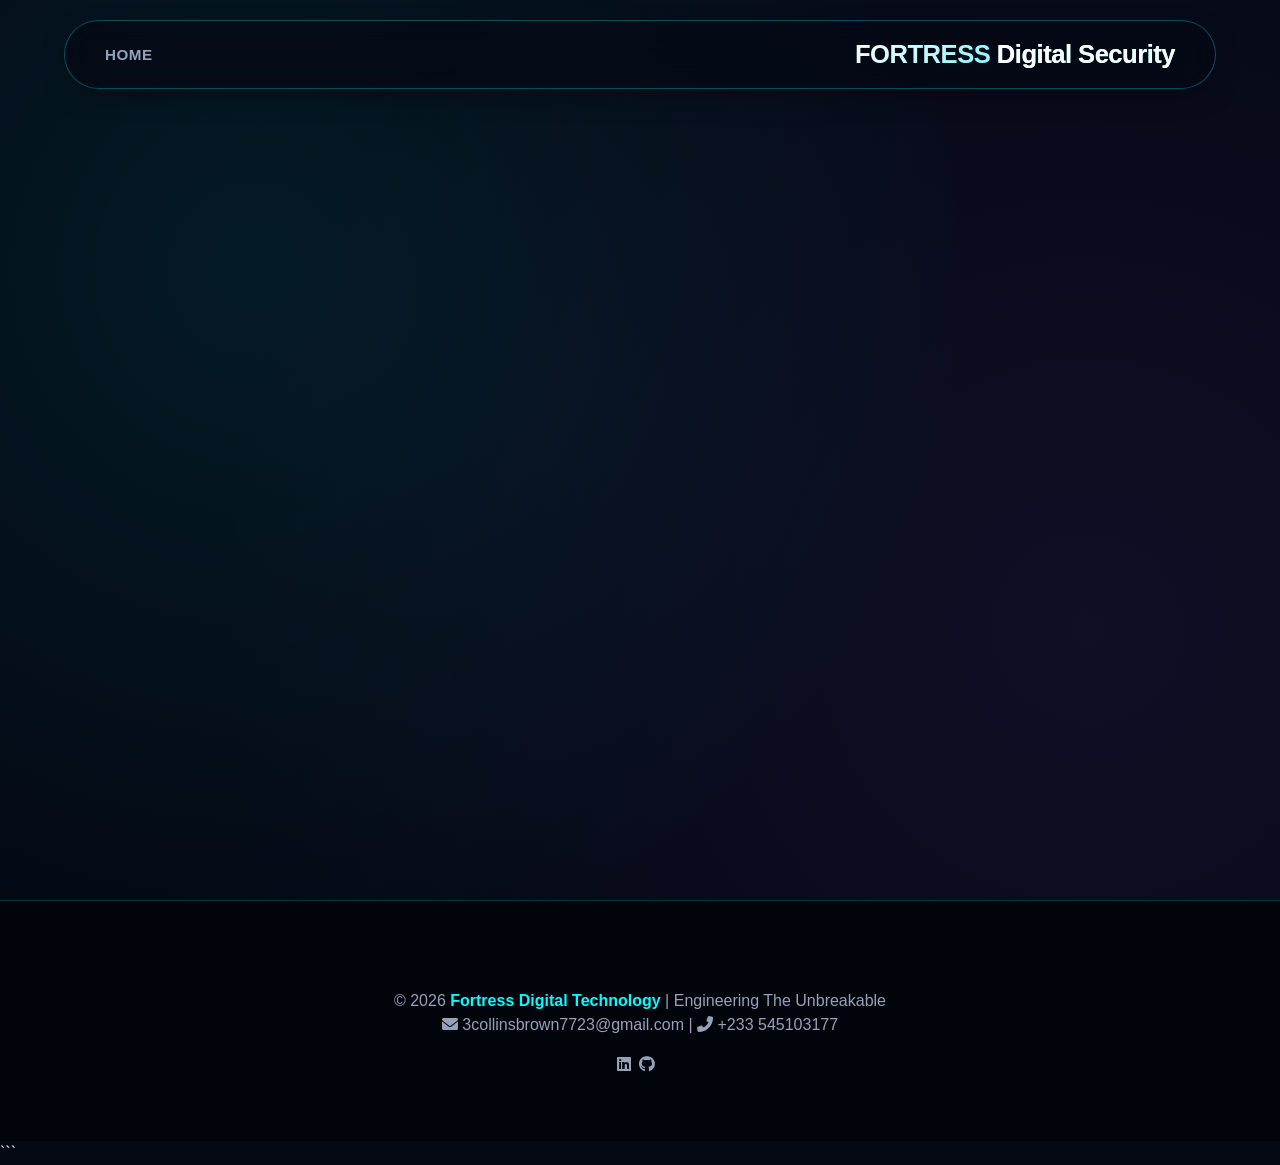
==== cloudservices.html @ 2c84357d "Add files via upload" ====
<!DOCTYPE html>
<html lang="en">
<head>
    <meta charset="UTF-8">
    <meta name="viewport" content="width=device-width, initial-scale=1.0, viewport-fit=cover">
    <title>Fortress Digital | Engineering the Future with AI & Telecom</title>
    
    <!-- Google Fonts + Font Awesome 6 (Free) -->
    <link rel="preconnect" href="https://fonts.googleapis.com">
    <link rel="preconnect" href="https://fonts.gstatic.com" crossorigin>
    <link rel="stylesheet" href="https://cdnjs.cloudflare.com/ajax/libs/font-awesome/6.0.0-beta3/css/all.min.css">
    
    <style>
        * {
            margin: 0;
            padding: 0;
            box-sizing: border-box;
        }

        :root {
            --deep-space: #050914;
            --cosmic-blue: #0a192f;
            --neon-cyan: #00f0ff;
            --neon-purple: #8b5cf6;
            --glow-blue: #3b82f6;
            --text-white: #f1f5f9;
            --text-dim: #94a3b8;
            --glass-bg: rgba(15, 25, 45, 0.65);
            --glass-border: rgba(0, 240, 255, 0.2);
            --transition: all 0.35s cubic-bezier(0.2, 0.9, 0.4, 1.1);
        }

        body {
            font-family: 'Inter', sans-serif;
            background: var(--deep-space);
            color: var(--text-white);
            overflow-x: hidden;
            line-height: 1.5;
        }

        /* animated grid background */
        .bg-orb {
            position: fixed;
            top: 0;
            left: 0;
            width: 100%;
            height: 100%;
            background: radial-gradient(circle at 20% 30%, rgba(0, 240, 255, 0.08), transparent 60%),
                        radial-gradient(circle at 85% 70%, rgba(139, 92, 246, 0.08), transparent 70%);
            pointer-events: none;
            z-index: -2;
        }

        /* custom scroll */
        ::-webkit-scrollbar { width: 6px; }
        ::-webkit-scrollbar-track { background: #0a0f1a; }
        ::-webkit-scrollbar-thumb { background: var(--neon-cyan); border-radius: 10px; }

        /* ========= MODERN GLASS NAVIGATION ========= */
        .navbar {
            position: fixed;
            top: 20px;
            left: 50%;
            transform: translateX(-50%);
            width: 90%;
            max-width: 1300px;
            background: rgba(5, 9, 20, 0.75);
            backdrop-filter: blur(18px);
            border-radius: 60px;
            padding: 0.9rem 2.5rem;
            display: flex;
            justify-content: space-between;
            align-items: center;
            z-index: 1000;
            border: 1px solid rgba(0, 240, 255, 0.3);
            box-shadow: 0 10px 30px -10px rgba(0,0,0,0.5);
            transition: all 0.3s ease;
        }

        .navbar.scrolled {
            top: 0;
            border-radius: 0 0 30px 30px;
            width: 100%;
            background: rgba(5, 9, 20, 0.95);
            border-top: none;
        }

        .logo {
            display: flex;
            align-items: center;
            gap: 12px;
        }

        .logo-icon {
            font-size: 2rem;
            color: var(--neon-cyan);
            filter: drop-shadow(0 0 8px cyan);
        }

        .logo-text {
            font-family: 'Syne', sans-serif;
            font-weight: 800;
            font-size: 1.6rem;
            letter-spacing: -0.02em;
            background: linear-gradient(135deg, #fff, var(--neon-cyan));
            -webkit-background-clip: text;
            background-clip: text;
            color: transparent;
        }

        .nav-links {
            display: flex;
            gap: 2.8rem;
            list-style: none;
            align-items: center;
        }

        .nav-links a {
            text-decoration: none;
            color: var(--text-dim);
            font-weight: 600;
            font-size: 0.95rem;
            transition: var(--transition);
            letter-spacing: 0.5px;
            position: relative;
        }

        .nav-links a:hover {
            color: var(--neon-cyan);
        }

        .nav-links a::after {
            content: '';
            position: absolute;
            bottom: -6px;
            left: 0;
            width: 0%;
            height: 2px;
            background: var(--neon-cyan);
            transition: 0.3s;
        }

        .nav-links a:hover::after {
            width: 100%;
        }

        .nav-cta {
            background: linear-gradient(95deg, var(--neon-cyan), var(--neon-purple));
            padding: 0.6rem 1.5rem;
            border-radius: 40px;
            color: #010101 !important;
            font-weight: 800 !important;
        }

        .nav-cta:hover {
            transform: scale(1.05);
            box-shadow: 0 0 15px var(--neon-cyan);
            color: black !important;
        }

        .menu-btn {
            display: none;
            font-size: 1.8rem;
            background: none;
            border: none;
            color: var(--neon-cyan);
            cursor: pointer;
        }

        /* hero section — cinematic */
        .hero {
            min-height: 100vh;
            display: flex;
            align-items: center;
            justify-content: center;
            text-align: center;
            padding: 7rem 2rem 4rem;
            position: relative;
        }

        .hero-badge {
            background: rgba(0, 240, 255, 0.15);
            border: 1px solid rgba(0,240,255,0.4);
            border-radius: 100px;
            padding: 0.4rem 1rem;
            display: inline-block;
            font-size: 0.8rem;
            font-weight: 600;
            letter-spacing: 1px;
            margin-bottom: 2rem;
            backdrop-filter: blur(4px);
        }

        .hero h1 {
            font-family: 'Syne', sans-serif;
            font-size: 5rem;
            font-weight: 800;
            line-height: 1.1;
            background: linear-gradient(to right, #ffffff, var(--neon-cyan), #a78bfa);
            -webkit-background-clip: text;
            background-clip: text;
            color: transparent;
            margin-bottom: 1.5rem;
        }

        .hero p {
            font-size: 1.2rem;
            color: var(--text-dim);
            max-width: 650px;
            margin: 0 auto 2rem;
        }

        .hero-buttons {
            display: flex;
            gap: 1.2rem;
            justify-content: center;
            flex-wrap: wrap;
        }

        .btn-primary {
            background: linear-gradient(95deg, #00f0ff, #3b82f6);
            padding: 0.9rem 2.3rem;
            border-radius: 40px;
            font-weight: 700;
            text-decoration: none;
            color: #0a0a0a;
            transition: 0.2s;
            border: none;
            font-size: 1rem;
            box-shadow: 0 5px 15px rgba(0,240,255,0.3);
        }

        .btn-secondary {
            background: transparent;
            border: 1.5px solid var(--neon-cyan);
            padding: 0.9rem 2.3rem;
            border-radius: 40px;
            font-weight: 700;
            text-decoration: none;
            color: var(--neon-cyan);
            transition: 0.2s;
        }

        .btn-primary:hover {
            transform: translateY(-3px);
            box-shadow: 0 10px 25px rgba(0,240,255,0.5);
        }

        .btn-secondary:hover {
            background: rgba(0,240,255,0.1);
            transform: translateY(-3px);
        }

        /* sections */
        section {
            padding: 6rem 5%;
            max-width: 1400px;
            margin: 0 auto;
        }

        .section-title {
            font-family: 'Syne', sans-serif;
            font-size: 3rem;
            font-weight: 700;
            text-align: center;
            margin-bottom: 3rem;
        }

        .section-title span {
            color: var(--neon-cyan);
            text-shadow: 0 0 5px rgba(0,240,255,0.5);
        }

        /* about modern grid */
        .about-grid {
            display: grid;
            grid-template-columns: 1fr 1fr;
            gap: 4rem;
            background: var(--glass-bg);
            backdrop-filter: blur(12px);
            border-radius: 2rem;
            padding: 3rem;
            border: 1px solid var(--glass-border);
        }

        .about-stats {
            display: flex;
            gap: 2rem;
            margin-top: 2rem;
        }

        .stat {
            background: rgba(0,0,0,0.5);
            padding: 1rem;
            border-radius: 1rem;
            text-align: center;
            flex: 1;
            border-left: 3px solid var(--neon-cyan);
        }

        .stat h4 {
            font-size: 2rem;
            color: var(--neon-cyan);
        }

        /* service cards premium */
        .services-grid {
            display: grid;
            grid-template-columns: repeat(auto-fit, minmax(280px, 1fr));
            gap: 2rem;
            margin-top: 2rem;
        }

        .service-card {
            background: rgba(10, 25, 47, 0.6);
            backdrop-filter: blur(8px);
            border-radius: 2rem;
            padding: 2rem;
            transition: var(--transition);
            border: 1px solid rgba(0,240,255,0.2);
        }

        .service-card:hover {
            transform: translateY(-12px);
            border-color: var(--neon-cyan);
            box-shadow: 0 20px 35px -12px rgba(0,240,255,0.2);
        }

        .service-icon {
            font-size: 2.8rem;
            color: var(--neon-cyan);
            margin-bottom: 1rem;
        }

        .service-card h3 {
            font-size: 1.6rem;
            margin-bottom: 1rem;
        }

        /* work order form - elevated */
        .form-wrapper {
            background: radial-gradient(circle at 10% 30%, rgba(0,240,255,0.08), transparent);
            border-radius: 2.5rem;
            padding: 3rem;
            border: 1px solid rgba(0,240,255,0.3);
            max-width: 800px;
            margin: 0 auto;
        }

        .input-group {
            margin-bottom: 1.8rem;
        }

        .input-group label {
            display: block;
            margin-bottom: 0.6rem;
            font-weight: 600;
            color: var(--neon-cyan);
        }

        .input-group input, .input-group select, .input-group textarea {
            width: 100%;
            padding: 1rem 1.2rem;
            background: rgba(0,0,0,0.5);
            border: 1px solid rgba(255,255,255,0.15);
            border-radius: 1.2rem;
            color: white;
            font-size: 1rem;
            transition: 0.2s;
        }

        .input-group input:focus, .input-group select:focus, .input-group textarea:focus {
            outline: none;
            border-color: var(--neon-cyan);
            box-shadow: 0 0 12px rgba(0,240,255,0.3);
        }

        button[type="submit"] {
            background: linear-gradient(95deg, #00f0ff, #3b82f6);
            width: 100%;
            padding: 1rem;
            border: none;
            border-radius: 2rem;
            font-weight: 800;
            font-size: 1.1rem;
            cursor: pointer;
            transition: 0.2s;
        }

        /* footer */
        footer {
            text-align: center;
            padding: 3rem;
            border-top: 1px solid rgba(0,240,255,0.2);
            background: #02040c;
            color: var(--text-dim);
        }

        /* animation reveal */
        .reveal {
            opacity: 0;
            transform: translateY(35px);
            transition: all 0.9s cubic-bezier(0.2, 0.9, 0.3, 1.2);
        }

        .reveal.active {
            opacity: 1;
            transform: translateY(0);
        }

        /* responsive */
        @media (max-width: 900px) {
            .navbar {
                width: 95%;
                padding: 0.8rem 1.5rem;
            }
            .nav-links {
                position: fixed;
                top: 0;
                right: -100%;
                height: 100vh;
                width: 70%;
                background: #050b18f2;
                backdrop-filter: blur(20px);
                flex-direction: column;
                justify-content: center;
                gap: 2rem;
                transition: 0.4s;
                border-left: 1px solid cyan;
                z-index: 999;
            }
            .nav-links.active {
                right: 0;
            }
            .menu-btn {
                display: block;
                z-index: 1001;
            }
            .hero h1 {
                font-size: 2.8rem;
            }
            .about-grid {
                grid-template-columns: 1fr;
                padding: 1.5rem;
            }
            .section-title {
                font-size: 2.2rem;
            }
        }

        @media (max-width: 550px) {
            .hero h1 { font-size: 2rem; }
        }
    </style>
</head>
<body>

<div class="bg-orb"></div>

<!-- MODERN NAVIGATION BAR (COMPLETE REDESIGN) -->
<nav class="navbar" id="navbar">
        <ul class="nav-links" id="navLinks">
        <li><a href="/index.html">HOME</a></li>
        <!-- <li><a href="/index.html/about">STORY</a></li>
        <li><a href="#services">CAPABILITIES</a></li>
        <li><a href="#workorder" class="nav-cta"><i class="fas fa-rocket"></i>Work Request</a></li> -->
    </ul>
    <div class="logo">
        <i class="fas fa-shield-halos logo-icon"></i>
        <span class="logo-text">FORTRESS<span style="color:white"> Digital Security</span></span>
    </div>

    <button class="menu-btn" id="menuToggle"><i class="fas fa-bars"></i></button>
</nav>

<!-- HERO / HOME SECTION -->
<section id="home" class="hero">
    <div class="hero-content reveal">
        <!--  text goes here-->
    </div>
</section>



<!-- FOOTER -->
<footer>
    <div style="margin-bottom: 1rem;">
        <i class="fas fa-shield-halos" style="font-size: 2rem; color: cyan;"></i>
        <p style="margin-top: 1rem;">&copy; 2026 <strong style="color:cyan;">Fortress Digital Technology</strong> | Engineering The Unbreakable</p>
        <p><i class="fas fa-envelope"></i> 3collinsbrown7723@gmail.com  |  <i class="fas fa-phone-alt"></i> +233 545103177</p>
        <div style="margin-top: 1rem; letter-spacing: 2px;">
            <i class="fab fa-linkedin"></i>  <i class="fab fa-github"></i>  <i class="fab fa-x-twitter"></i>
        </div>
    </div>
</footer>

<script>
    // INTERACTIVITY: SCROLL NAV, MOBILE MENU, REVEAL ANIMATIONS, SMOOTH SCROLL
    const navbar = document.getElementById('navbar');
    const menuBtn = document.getElementById('menuToggle');
    const navLinks = document.getElementById('navLinks');
    
    window.addEventListener('scroll', () => {
        if (window.scrollY > 50) {
            navbar.classList.add('scrolled');
        } else {
            navbar.classList.remove('scrolled');
        }
    });

    menuBtn.addEventListener('click', () => {
        navLinks.classList.toggle('active');
        const icon = menuBtn.querySelector('i');
        if (navLinks.classList.contains('active')) {
            icon.classList.remove('fa-bars');
            icon.classList.add('fa-times');
        } else {
            icon.classList.remove('fa-times');
            icon.classList.add('fa-bars');
        }
    });

    document.querySelectorAll('.nav-links a').forEach(link => {
        link.addEventListener('click', () => {
            navLinks.classList.remove('active');
            const icon = menuBtn.querySelector('i');
            icon.classList.remove('fa-times');
            icon.classList.add('fa-bars');
        });
    });

    // SMOOTH SCROLL WITH OFFSET FOR FIXED NAV
    document.querySelectorAll('a[href^="#"]').forEach(anchor => {
        anchor.addEventListener('click', function(e) {
            e.preventDefault();
            const targetId = this.getAttribute('href');
            if (targetId === "#") return;
            const target = document.querySelector(targetId);
            if (target) {
                const offset = 90;
                const elementPos = target.getBoundingClientRect().top + window.scrollY;
                window.scrollTo({ top: elementPos - offset, behavior: 'smooth' });
            }
        });
    });

    // REVEAL ANIMATION ON SCROLL (Intersection Observer)
    const reveals = document.querySelectorAll('.reveal');
    const observer = new IntersectionObserver((entries) => {
        entries.forEach(entry => {
            if (entry.isIntersecting) {
                entry.target.classList.add('active');
                observer.unobserve(entry.target);
            }
        });
    }, { threshold: 0.1, rootMargin: "0px 0px -30px 0px" });
    reveals.forEach(el => observer.observe(el));

    // LIVE YEAR UPDATE IN FOOTER? not needed but subtle
    console.log("⚡ Fortress Next-Gen Interface — Operational");
</script>
</body>
</html>
```
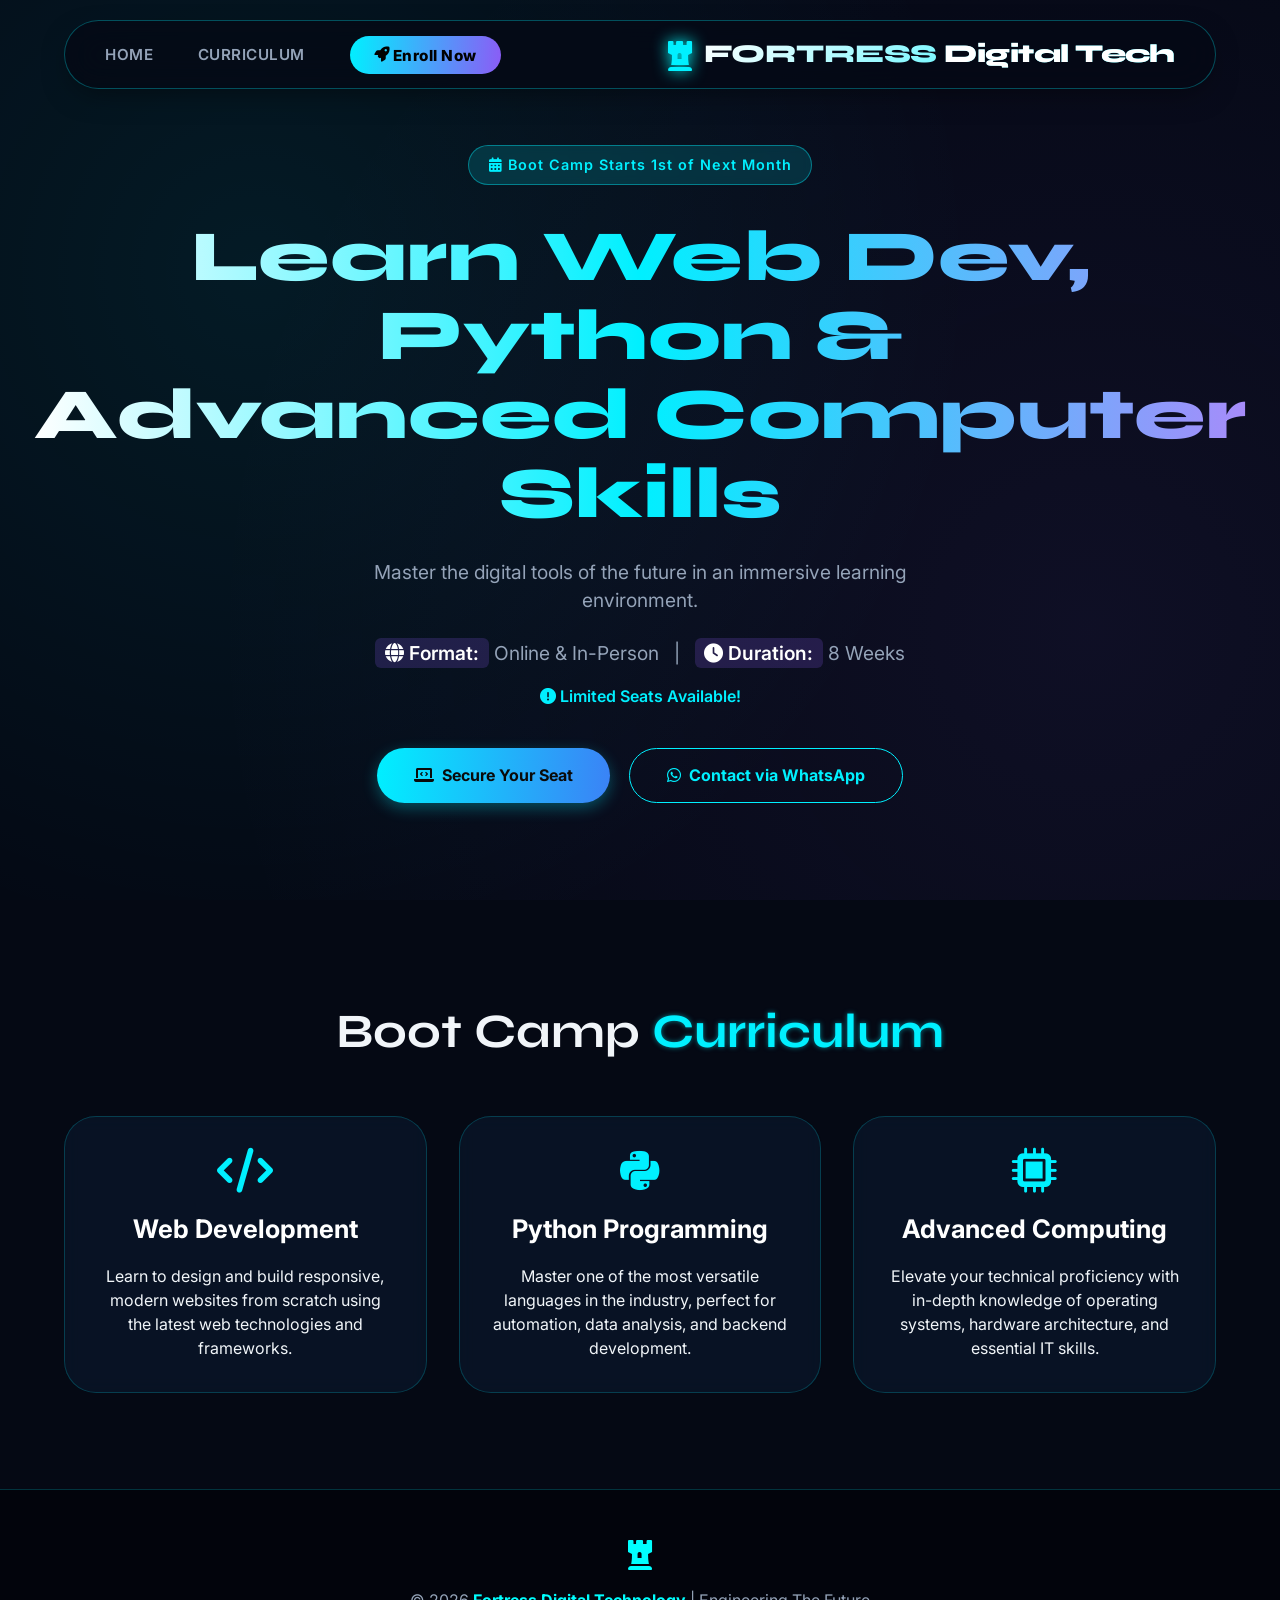
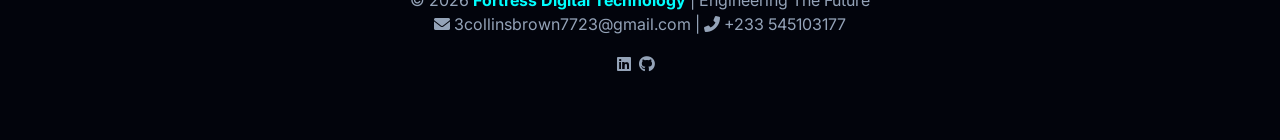
==== commit 9fef746d: "Update cloudservices.html" ====
--- a/cloudservices.html
+++ b/cloudservices.html
@@ -1,15 +1,14 @@
-
 <!DOCTYPE html>
 <html lang="en">
 <head>
     <meta charset="UTF-8">
     <meta name="viewport" content="width=device-width, initial-scale=1.0, viewport-fit=cover">
-    <title>Fortress Digital | Engineering the Future with AI & Telecom</title>
+    <title>Fortress Digital Technology | Boot Camp</title>
     
-    <!-- Google Fonts + Font Awesome 6 (Free) -->
     <link rel="preconnect" href="https://fonts.googleapis.com">
     <link rel="preconnect" href="https://fonts.gstatic.com" crossorigin>
     <link rel="stylesheet" href="https://cdnjs.cloudflare.com/ajax/libs/font-awesome/6.0.0-beta3/css/all.min.css">
+    <link href="https://fonts.googleapis.com/css2?family=Inter:wght@300;400;600;800&family=Syne:wght@600;800&display=swap" rel="stylesheet">
     
     <style>
         * {
@@ -183,18 +182,19 @@
             background: rgba(0, 240, 255, 0.15);
             border: 1px solid rgba(0,240,255,0.4);
             border-radius: 100px;
-            padding: 0.4rem 1rem;
+            padding: 0.5rem 1.2rem;
             display: inline-block;
-            font-size: 0.8rem;
+            font-size: 0.9rem;
             font-weight: 600;
             letter-spacing: 1px;
             margin-bottom: 2rem;
             backdrop-filter: blur(4px);
+            color: var(--neon-cyan);
         }
 
         .hero h1 {
             font-family: 'Syne', sans-serif;
-            font-size: 5rem;
+            font-size: 4.5rem;
             font-weight: 800;
             line-height: 1.1;
             background: linear-gradient(to right, #ffffff, var(--neon-cyan), #a78bfa);
@@ -208,7 +208,15 @@
             font-size: 1.2rem;
             color: var(--text-dim);
             max-width: 650px;
-            margin: 0 auto 2rem;
+            margin: 0 auto 1rem;
+        }
+        
+        .hero-highlight {
+            font-weight: 600;
+            color: #fff;
+            background: rgba(139, 92, 246, 0.2);
+            padding: 0.2rem 0.6rem;
+            border-radius: 6px;
         }
 
         .hero-buttons {
@@ -216,6 +224,7 @@
             gap: 1.2rem;
             justify-content: center;
             flex-wrap: wrap;
+            margin-top: 2.5rem;
         }
 
         .btn-primary {
@@ -229,6 +238,9 @@
             border: none;
             font-size: 1rem;
             box-shadow: 0 5px 15px rgba(0,240,255,0.3);
+            display: inline-flex;
+            align-items: center;
+            gap: 8px;
         }
 
         .btn-secondary {
@@ -240,6 +252,9 @@
             text-decoration: none;
             color: var(--neon-cyan);
             transition: 0.2s;
+            display: inline-flex;
+            align-items: center;
+            gap: 8px;
         }
 
         .btn-primary:hover {
@@ -270,38 +285,6 @@
         .section-title span {
             color: var(--neon-cyan);
             text-shadow: 0 0 5px rgba(0,240,255,0.5);
-        }
-
-        /* about modern grid */
-        .about-grid {
-            display: grid;
-            grid-template-columns: 1fr 1fr;
-            gap: 4rem;
-            background: var(--glass-bg);
-            backdrop-filter: blur(12px);
-            border-radius: 2rem;
-            padding: 3rem;
-            border: 1px solid var(--glass-border);
-        }
-
-        .about-stats {
-            display: flex;
-            gap: 2rem;
-            margin-top: 2rem;
-        }
-
-        .stat {
-            background: rgba(0,0,0,0.5);
-            padding: 1rem;
-            border-radius: 1rem;
-            text-align: center;
-            flex: 1;
-            border-left: 3px solid var(--neon-cyan);
-        }
-
-        .stat h4 {
-            font-size: 2rem;
-            color: var(--neon-cyan);
         }
 
         /* service cards premium */
@@ -319,6 +302,7 @@
             padding: 2rem;
             transition: var(--transition);
             border: 1px solid rgba(0,240,255,0.2);
+            text-align: center;
         }
 
         .service-card:hover {
@@ -336,56 +320,7 @@
         .service-card h3 {
             font-size: 1.6rem;
             margin-bottom: 1rem;
-        }
-
-        /* work order form - elevated */
-        .form-wrapper {
-            background: radial-gradient(circle at 10% 30%, rgba(0,240,255,0.08), transparent);
-            border-radius: 2.5rem;
-            padding: 3rem;
-            border: 1px solid rgba(0,240,255,0.3);
-            max-width: 800px;
-            margin: 0 auto;
-        }
-
-        .input-group {
-            margin-bottom: 1.8rem;
-        }
-
-        .input-group label {
-            display: block;
-            margin-bottom: 0.6rem;
-            font-weight: 600;
-            color: var(--neon-cyan);
-        }
-
-        .input-group input, .input-group select, .input-group textarea {
-            width: 100%;
-            padding: 1rem 1.2rem;
-            background: rgba(0,0,0,0.5);
-            border: 1px solid rgba(255,255,255,0.15);
-            border-radius: 1.2rem;
-            color: white;
-            font-size: 1rem;
-            transition: 0.2s;
-        }
-
-        .input-group input:focus, .input-group select:focus, .input-group textarea:focus {
-            outline: none;
-            border-color: var(--neon-cyan);
-            box-shadow: 0 0 12px rgba(0,240,255,0.3);
-        }
-
-        button[type="submit"] {
-            background: linear-gradient(95deg, #00f0ff, #3b82f6);
-            width: 100%;
-            padding: 1rem;
-            border: none;
-            border-radius: 2rem;
-            font-weight: 800;
-            font-size: 1.1rem;
-            cursor: pointer;
-            transition: 0.2s;
+            color: #fff;
         }
 
         /* footer */
@@ -440,10 +375,6 @@
             .hero h1 {
                 font-size: 2.8rem;
             }
-            .about-grid {
-                grid-template-columns: 1fr;
-                padding: 1.5rem;
-            }
             .section-title {
                 font-size: 2.2rem;
             }
@@ -458,36 +389,69 @@
 
 <div class="bg-orb"></div>
 
-<!-- MODERN NAVIGATION BAR (COMPLETE REDESIGN) -->
 <nav class="navbar" id="navbar">
-        <ul class="nav-links" id="navLinks">
+    <ul class="nav-links" id="navLinks">
         <li><a href="/index.html">HOME</a></li>
-        <!-- <li><a href="/index.html/about">STORY</a></li>
-        <li><a href="#services">CAPABILITIES</a></li>
-        <li><a href="#workorder" class="nav-cta"><i class="fas fa-rocket"></i>Work Request</a></li> -->
+        <li><a href="#curriculum">CURRICULUM</a></li>
+        <li><a href="#enroll" class="nav-cta"><i class="fas fa-rocket"></i> Enroll Now</a></li>
     </ul>
     <div class="logo">
-        <i class="fas fa-shield-halos logo-icon"></i>
-        <span class="logo-text">FORTRESS<span style="color:white"> Digital Security</span></span>
+        <i class="fas fa-chess-rook logo-icon"></i>
+        <span class="logo-text">FORTRESS<span style="color:white"> Digital Tech</span></span>
     </div>
 
     <button class="menu-btn" id="menuToggle"><i class="fas fa-bars"></i></button>
 </nav>
 
-<!-- HERO / HOME SECTION -->
 <section id="home" class="hero">
     <div class="hero-content reveal">
-        <!--  text goes here-->
+        <div class="hero-badge"><i class="fas fa-calendar-alt"></i> Boot Camp Starts 1st of Next Month</div>
+        
+        <h1>Learn Web Dev, Python & <br><span>Advanced Computer Skills</span></h1>
+        
+        <p>Master the digital tools of the future in an immersive learning environment.</p>
+        
+        <p style="margin-top: 1.5rem;">
+            <span class="hero-highlight"><i class="fas fa-globe"></i> Format:</span> Online & In-Person &nbsp;&nbsp;|&nbsp;&nbsp; 
+            <span class="hero-highlight"><i class="fas fa-clock"></i> Duration:</span> 8 Weeks
+        </p>
+
+        <p style="color: var(--neon-cyan); font-weight: 600; font-size: 1rem; margin-top: 1rem;">
+            <i class="fas fa-exclamation-circle"></i> Limited Seats Available!
+        </p>
+
+        <div class="hero-buttons">
+            <a href="mailto:3collinsbrown7723@gmail.com" class="btn-primary"><i class="fas fa-laptop-code"></i> Secure Your Seat</a>
+            <a href="https://wa.me/233545103177" class="btn-secondary" target="_blank"><i class="fab fa-whatsapp"></i> Contact via WhatsApp</a>
+        </div>
     </div>
 </section>
 
-
-
-<!-- FOOTER -->
+<section id="curriculum">
+    <h2 class="section-title">Boot Camp <span>Curriculum</span></h2>
+    <div class="services-grid reveal">
+        <div class="service-card">
+            <i class="fas fa-code service-icon"></i>
+            <h3>Web Development</h3>
+            <p>Learn to design and build responsive, modern websites from scratch using the latest web technologies and frameworks.</p>
+        </div>
+        <div class="service-card">
+            <i class="fab fa-python service-icon"></i>
+            <h3>Python Programming</h3>
+            <p>Master one of the most versatile languages in the industry, perfect for automation, data analysis, and backend development.</p>
+        </div>
+        <div class="service-card">
+            <i class="fas fa-microchip service-icon"></i>
+            <h3>Advanced Computing</h3>
+            <p>Elevate your technical proficiency with in-depth knowledge of operating systems, hardware architecture, and essential IT skills.</p>
+        </div>
+    </div>
+</section>
+
 <footer>
     <div style="margin-bottom: 1rem;">
-        <i class="fas fa-shield-halos" style="font-size: 2rem; color: cyan;"></i>
-        <p style="margin-top: 1rem;">&copy; 2026 <strong style="color:cyan;">Fortress Digital Technology</strong> | Engineering The Unbreakable</p>
+        <i class="fas fa-chess-rook" style="font-size: 2rem; color: cyan;"></i>
+        <p style="margin-top: 1rem;">&copy; 2026 <strong style="color:cyan;">Fortress Digital Technology</strong> | Engineering The Future</p>
         <p><i class="fas fa-envelope"></i> 3collinsbrown7723@gmail.com  |  <i class="fas fa-phone-alt"></i> +233 545103177</p>
         <div style="margin-top: 1rem; letter-spacing: 2px;">
             <i class="fab fa-linkedin"></i>  <i class="fab fa-github"></i>  <i class="fab fa-x-twitter"></i>
@@ -557,9 +521,7 @@
     }, { threshold: 0.1, rootMargin: "0px 0px -30px 0px" });
     reveals.forEach(el => observer.observe(el));
 
-    // LIVE YEAR UPDATE IN FOOTER? not needed but subtle
     console.log("⚡ Fortress Next-Gen Interface — Operational");
 </script>
 </body>
 </html>
-```
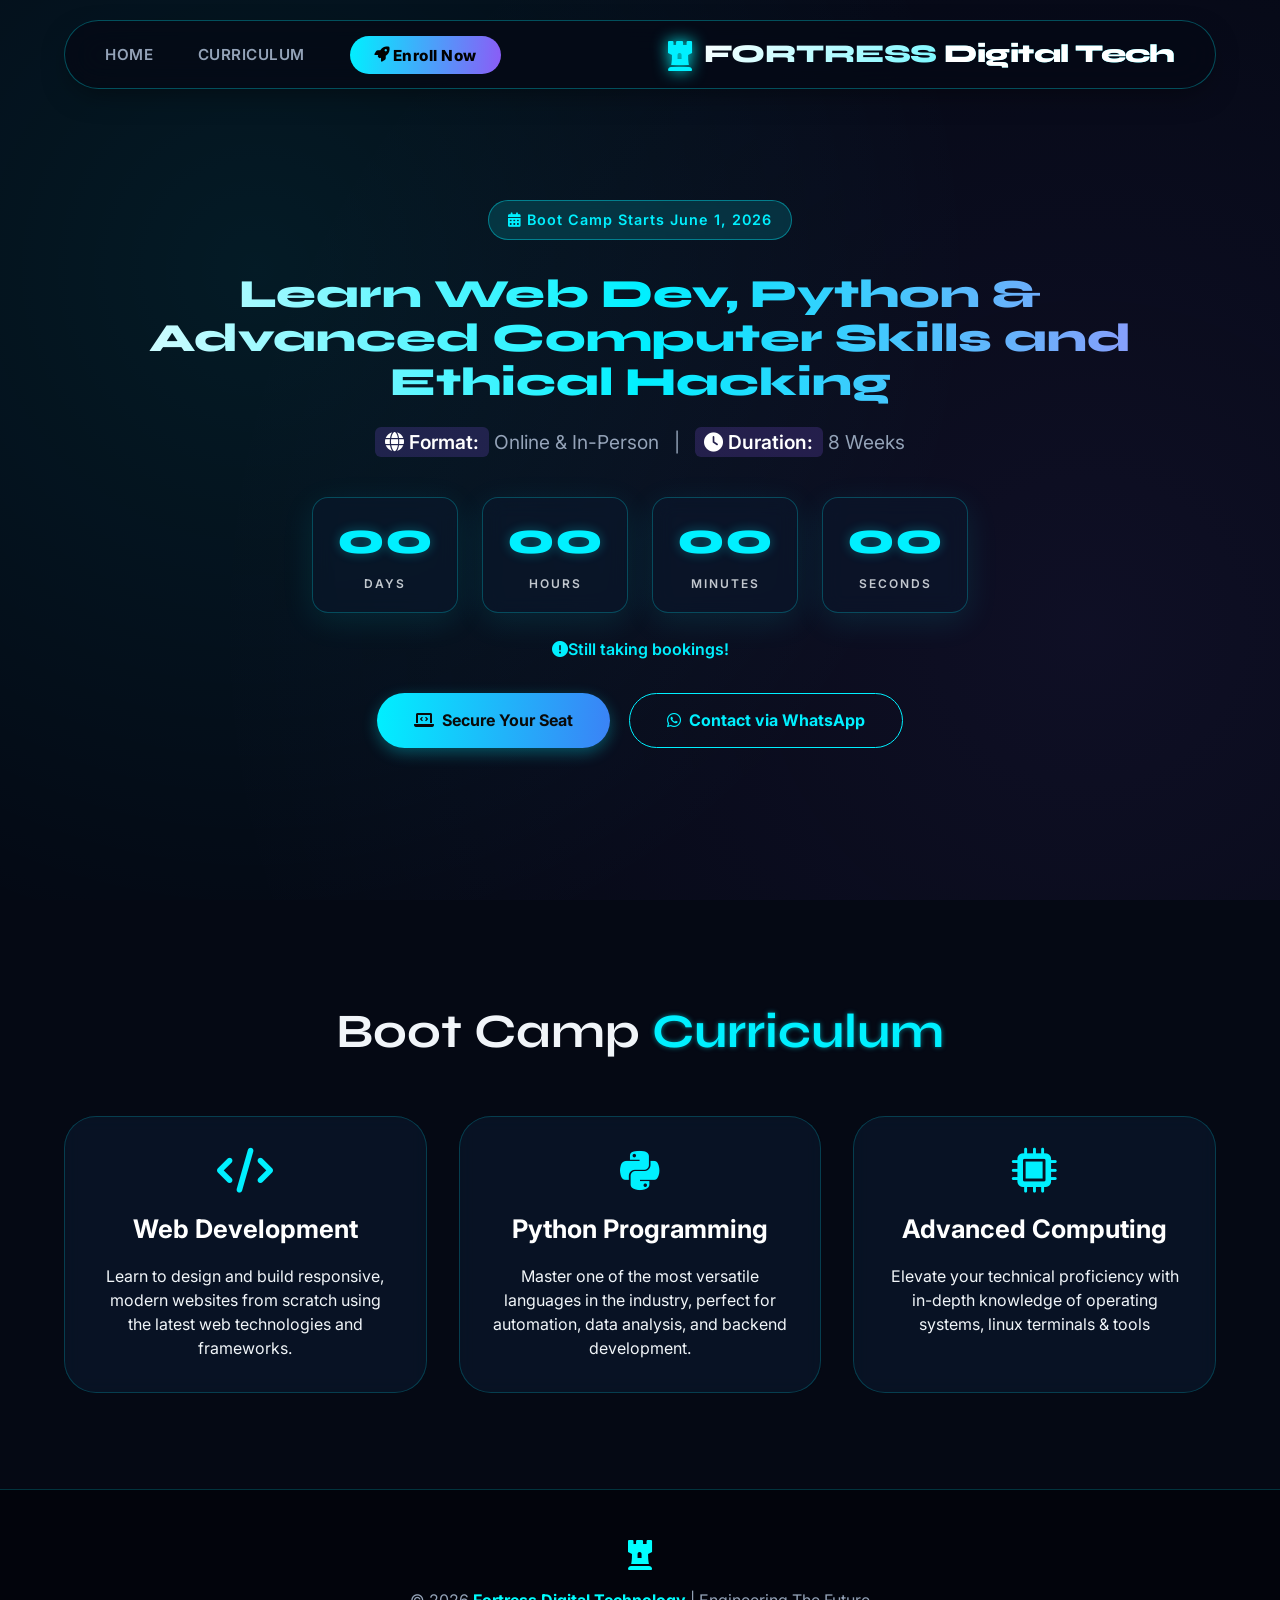
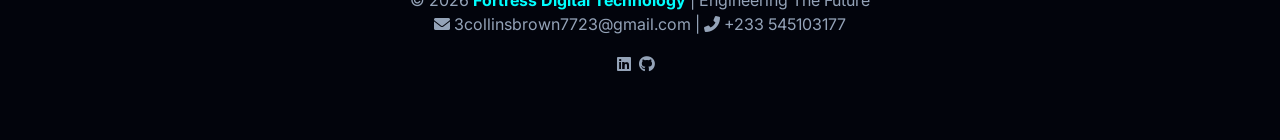
==== commit ba56eb83: "Update cloudservices.html" ====
--- a/cloudservices.html
+++ b/cloudservices.html
@@ -194,7 +194,7 @@
 
         .hero h1 {
             font-family: 'Syne', sans-serif;
-            font-size: 4.5rem;
+            font-size: 2.5rem;
             font-weight: 800;
             line-height: 1.1;
             background: linear-gradient(to right, #ffffff, var(--neon-cyan), #a78bfa);
@@ -219,12 +219,73 @@
             border-radius: 6px;
         }
 
+        /* ========= ANIMATED COUNTDOWN CLOCK STYLES ========= */
+        .countdown-container {
+            display: flex;
+            justify-content: center;
+            gap: 1.5rem;
+            margin: 2.5rem 0 1.5rem 0;
+            flex-wrap: wrap;
+        }
+
+        .countdown-box {
+            background: rgba(10, 25, 47, 0.5);
+            backdrop-filter: blur(10px);
+            border: 1px solid rgba(0, 240, 255, 0.25);
+            border-radius: 16px;
+            padding: 1.2rem 1.5rem;
+            min-width: 100px;
+            box-shadow: 0 8px 32px 0 rgba(0, 240, 255, 0.1);
+            display: flex;
+            flex-direction: column;
+            align-items: center;
+            transition: var(--transition);
+        }
+
+        .countdown-box:hover {
+            border-color: var(--neon-cyan);
+            box-shadow: 0 8px 32px 0 rgba(0, 240, 255, 0.25);
+            transform: translateY(-3px);
+        }
+
+        .countdown-number {
+            font-family: 'Syne', sans-serif;
+            font-size: 2.8rem;
+            font-weight: 800;
+            color: var(--neon-cyan);
+            line-height: 1;
+            text-shadow: 0 0 12px rgba(0, 240, 255, 0.3);
+            display: inline-block;
+        }
+
+        .countdown-label {
+            font-size: 0.75rem;
+            text-transform: uppercase;
+            letter-spacing: 2px;
+            color: var(--text-white);
+            margin-top: 0.8rem;
+            font-weight: 600;
+            opacity: 0.8;
+        }
+
+        /* The Animation Keyframes */
+        @keyframes tickPulse {
+            0% { transform: scale(1); text-shadow: 0 0 12px rgba(0, 240, 255, 0.3); }
+            50% { transform: scale(1.15); color: #fff; text-shadow: 0 0 25px rgba(0, 240, 255, 0.9); }
+            100% { transform: scale(1); text-shadow: 0 0 12px rgba(0, 240, 255, 0.3); }
+        }
+
+        .animate-tick {
+            animation: tickPulse 0.3s ease-out;
+        }
+        /* =================================================== */
+
         .hero-buttons {
             display: flex;
             gap: 1.2rem;
             justify-content: center;
             flex-wrap: wrap;
-            margin-top: 2.5rem;
+            margin-top: 2rem;
         }
 
         .btn-primary {
@@ -287,7 +348,6 @@
             text-shadow: 0 0 5px rgba(0,240,255,0.5);
         }
 
-        /* service cards premium */
         .services-grid {
             display: grid;
             grid-template-columns: repeat(auto-fit, minmax(280px, 1fr));
@@ -323,7 +383,6 @@
             color: #fff;
         }
 
-        /* footer */
         footer {
             text-align: center;
             padding: 3rem;
@@ -332,7 +391,6 @@
             color: var(--text-dim);
         }
 
-        /* animation reveal */
         .reveal {
             opacity: 0;
             transform: translateY(35px);
@@ -344,7 +402,6 @@
             transform: translateY(0);
         }
 
-        /* responsive */
         @media (max-width: 900px) {
             .navbar {
                 width: 95%;
@@ -382,6 +439,10 @@
 
         @media (max-width: 550px) {
             .hero h1 { font-size: 2rem; }
+            .countdown-container { gap: 0.8rem; }
+            .countdown-box { padding: 0.8rem 1rem; min-width: 75px; border-radius: 12px; }
+            .countdown-number { font-size: 2rem; }
+            .countdown-label { font-size: 0.65rem; }
         }
     </style>
 </head>
@@ -405,19 +466,39 @@
 
 <section id="home" class="hero">
     <div class="hero-content reveal">
-        <div class="hero-badge"><i class="fas fa-calendar-alt"></i> Boot Camp Starts 1st of Next Month</div>
+        <div class="hero-badge"><i class="fas fa-calendar-alt"></i> Boot Camp Starts June 1, 2026</div>
         
-        <h1>Learn Web Dev, Python & <br><span>Advanced Computer Skills</span></h1>
+        <h1>Learn Web Dev, Python & <br><span>Advanced Computer Skills and Ethical Hacking </span></h1>
         
-        <p>Master the digital tools of the future in an immersive learning environment.</p>
-        
+     
         <p style="margin-top: 1.5rem;">
             <span class="hero-highlight"><i class="fas fa-globe"></i> Format:</span> Online & In-Person &nbsp;&nbsp;|&nbsp;&nbsp; 
             <span class="hero-highlight"><i class="fas fa-clock"></i> Duration:</span> 8 Weeks
         </p>
 
-        <p style="color: var(--neon-cyan); font-weight: 600; font-size: 1rem; margin-top: 1rem;">
-            <i class="fas fa-exclamation-circle"></i> Limited Seats Available!
+        <!-- ========= COUNTDOWN CLOCK HTML ========= -->
+        <div class="countdown-container">
+            <div class="countdown-box">
+                <span id="days" class="countdown-number">00</span>
+                <span class="countdown-label">Days</span>
+            </div>
+            <div class="countdown-box">
+                <span id="hours" class="countdown-number">00</span>
+                <span class="countdown-label">Hours</span>
+            </div>
+            <div class="countdown-box">
+                <span id="minutes" class="countdown-number">00</span>
+                <span class="countdown-label">Minutes</span>
+            </div>
+            <div class="countdown-box">
+                <span id="seconds" class="countdown-number">00</span>
+                <span class="countdown-label">Seconds</span>
+            </div>
+        </div>
+        <!-- ======================================== -->
+
+        <p style="color: var(--neon-cyan); font-weight: 600; font-size: 1rem; margin-top: 0.5rem;">
+            <i class="fas fa-exclamation-circle"></i>Still taking bookings!
         </p>
 
         <div class="hero-buttons">
@@ -443,7 +524,7 @@
         <div class="service-card">
             <i class="fas fa-microchip service-icon"></i>
             <h3>Advanced Computing</h3>
-            <p>Elevate your technical proficiency with in-depth knowledge of operating systems, hardware architecture, and essential IT skills.</p>
+            <p>Elevate your technical proficiency with in-depth knowledge of operating systems, linux terminals & tools</p>
         </div>
     </div>
 </section>
@@ -494,7 +575,6 @@
         });
     });
 
-    // SMOOTH SCROLL WITH OFFSET FOR FIXED NAV
     document.querySelectorAll('a[href^="#"]').forEach(anchor => {
         anchor.addEventListener('click', function(e) {
             e.preventDefault();
@@ -509,7 +589,6 @@
         });
     });
 
-    // REVEAL ANIMATION ON SCROLL (Intersection Observer)
     const reveals = document.querySelectorAll('.reveal');
     const observer = new IntersectionObserver((entries) => {
         entries.forEach(entry => {
@@ -521,6 +600,47 @@
     }, { threshold: 0.1, rootMargin: "0px 0px -30px 0px" });
     reveals.forEach(el => observer.observe(el));
 
+
+    // ========= ANIMATED COUNTDOWN CLOCK LOGIC =========
+    const countDownDate = new Date("June 1, 2026 00:00:00").getTime();
+    
+    // Helper function to animate numbers when they change
+    function updateAndAnimate(id, newValue) {
+        const element = document.getElementById(id);
+        if (element.innerHTML !== newValue) {
+            element.innerHTML = newValue;
+            
+            // Remove the class, trigger a reflow, and add it back to restart the CSS animation
+            element.classList.remove('animate-tick');
+            void element.offsetWidth; 
+            element.classList.add('animate-tick');
+        }
+    }
+
+    const countdownTimer = setInterval(function() {
+        const now = new Date().getTime();
+        const distance = countDownDate - now;
+
+        const days = Math.floor(distance / (1000 * 60 * 60 * 24));
+        const hours = Math.floor((distance % (1000 * 60 * 60 * 24)) / (1000 * 60 * 60));
+        const minutes = Math.floor((distance % (1000 * 60 * 60)) / (1000 * 60));
+        const seconds = Math.floor((distance % (1000 * 60)) / 1000);
+
+        // Format to always show 2 digits and trigger the pop animation
+        updateAndAnimate("days", days.toString().padStart(2, '0'));
+        updateAndAnimate("hours", hours.toString().padStart(2, '0'));
+        updateAndAnimate("minutes", minutes.toString().padStart(2, '0'));
+        updateAndAnimate("seconds", seconds.toString().padStart(2, '0'));
+
+        if (distance < 0) {
+            clearInterval(countdownTimer);
+            document.getElementById("days").innerHTML = "00";
+            document.getElementById("hours").innerHTML = "00";
+            document.getElementById("minutes").innerHTML = "00";
+            document.getElementById("seconds").innerHTML = "00";
+        }
+    }, 1000);
+
     console.log("⚡ Fortress Next-Gen Interface — Operational");
 </script>
 </body>
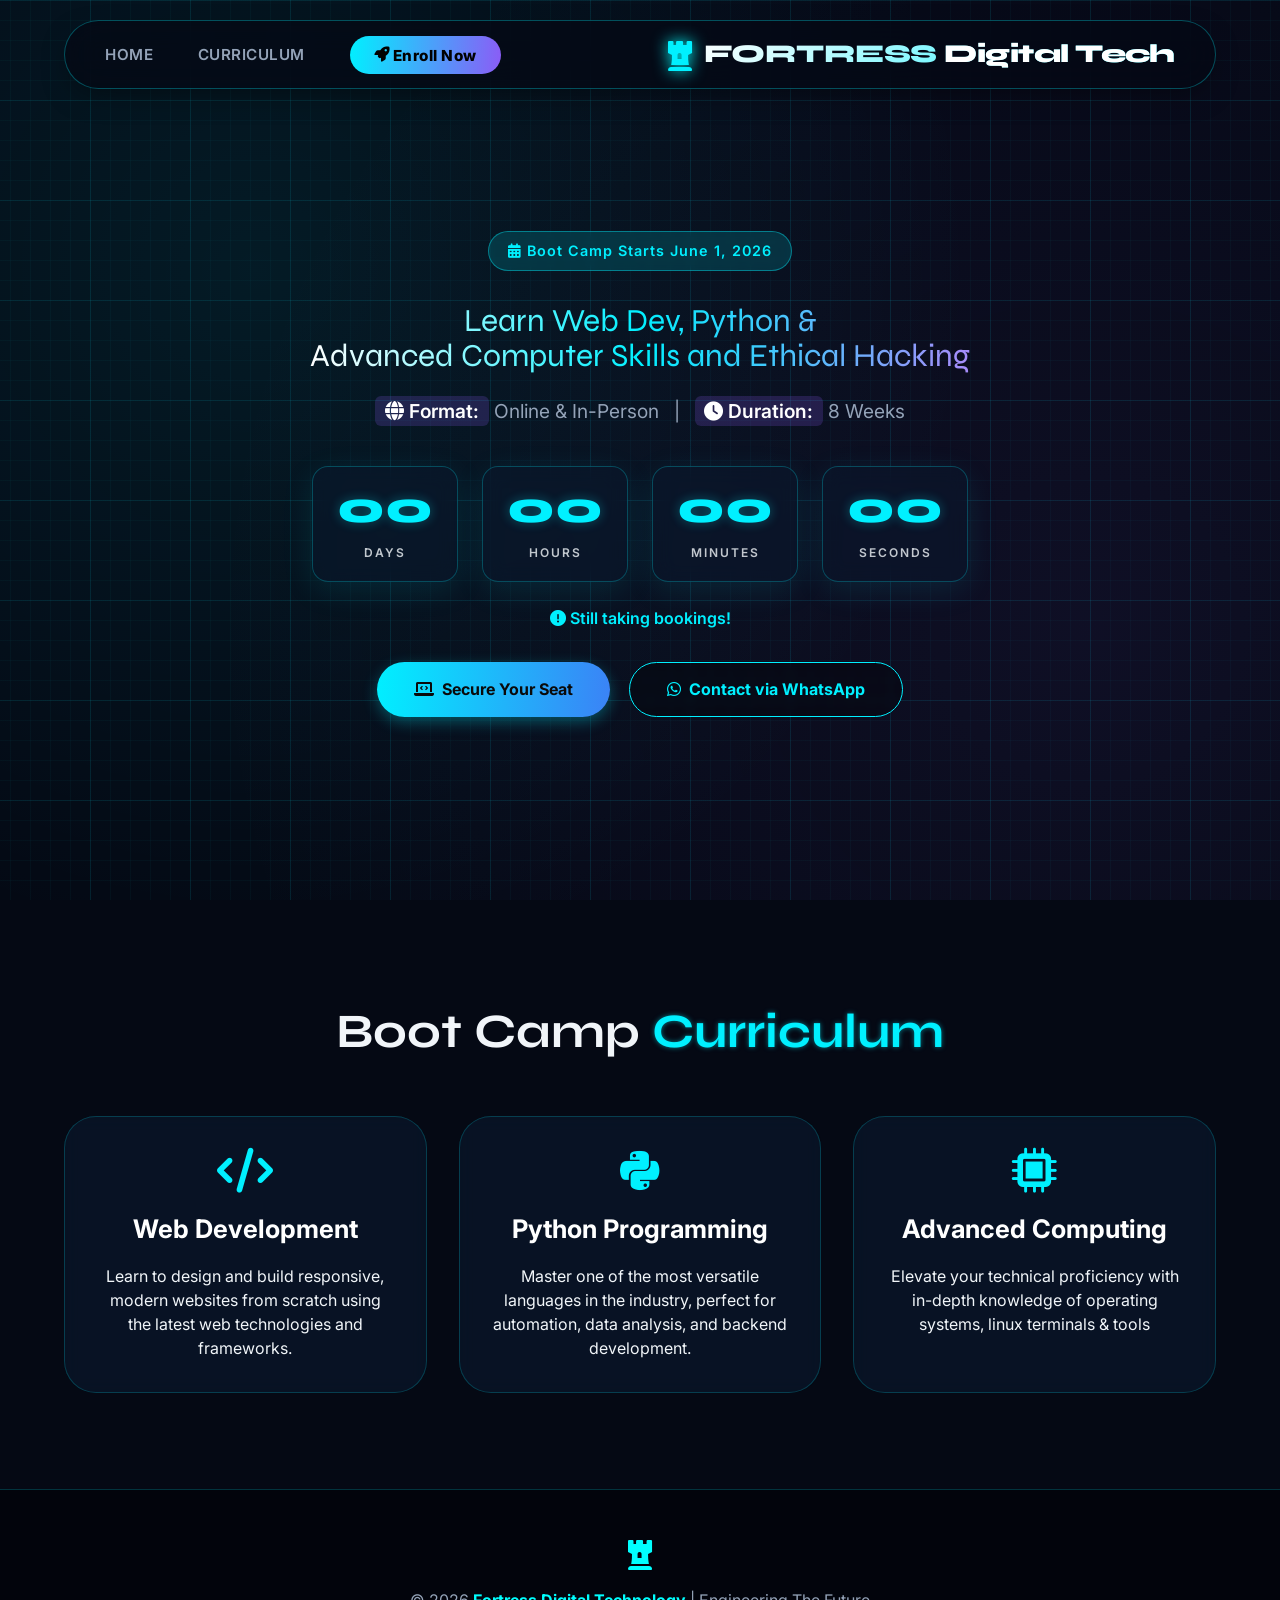
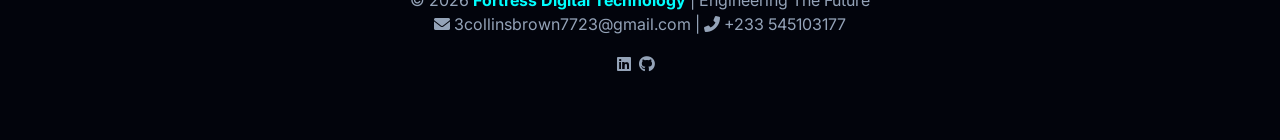
==== commit 96d5520d: "Implement engineering background and style adjustments Added a technical engineering schematic backg" ====
--- a/cloudservices.html
+++ b/cloudservices.html
@@ -38,7 +38,27 @@
             line-height: 1.5;
         }
 
-        /* animated grid background */
+        /* ========= ENGINEERING SCHEMATIC BACKGROUND ========= */
+        .engineering-bg {
+            position: fixed;
+            top: 0;
+            left: 0;
+            width: 100vw;
+            height: 100vh;
+            background-color: var(--deep-space);
+            /* Technical Blueprint Grid */
+            background-image: 
+                linear-gradient(rgba(0, 240, 255, 0.03) 1px, transparent 1px),
+                linear-gradient(90deg, rgba(0, 240, 255, 0.03) 1px, transparent 1px),
+                linear-gradient(rgba(0, 240, 255, 0.08) 1px, transparent 1px),
+                linear-gradient(90deg, rgba(0, 240, 255, 0.08) 1px, transparent 1px);
+            /* Minor grid 20px, Major grid 100px */
+            background-size: 20px 20px, 20px 20px, 100px 100px, 100px 100px;
+            background-position: center center;
+            z-index: -3;
+        }
+
+        /* animated gradient orbs to complement the grid */
         .bg-orb {
             position: fixed;
             top: 0;
@@ -194,8 +214,8 @@
 
         .hero h1 {
             font-family: 'Syne', sans-serif;
-            font-size: 2.5rem;
-            font-weight: 800;
+            font-size: 2rem;
+            font-weight: 100;
             line-height: 1.1;
             background: linear-gradient(to right, #ffffff, var(--neon-cyan), #a78bfa);
             -webkit-background-clip: text;
@@ -316,6 +336,8 @@
             display: inline-flex;
             align-items: center;
             gap: 8px;
+            background: rgba(0, 0, 0, 0.3);
+            backdrop-filter: blur(4px);
         }
 
         .btn-primary:hover {
@@ -324,7 +346,7 @@
         }
 
         .btn-secondary:hover {
-            background: rgba(0,240,255,0.1);
+            background: rgba(0,240,255,0.2);
             transform: translateY(-3px);
         }
 
@@ -389,6 +411,8 @@
             border-top: 1px solid rgba(0,240,255,0.2);
             background: #02040c;
             color: var(--text-dim);
+            position: relative;
+            z-index: 10;
         }
 
         .reveal {
@@ -448,6 +472,8 @@
 </head>
 <body>
 
+<!-- Technical Engineering Background Elements -->
+<div class="engineering-bg"></div>
 <div class="bg-orb"></div>
 
 <nav class="navbar" id="navbar">
@@ -498,7 +524,7 @@
         <!-- ======================================== -->
 
         <p style="color: var(--neon-cyan); font-weight: 600; font-size: 1rem; margin-top: 0.5rem;">
-            <i class="fas fa-exclamation-circle"></i>Still taking bookings!
+            <i class="fas fa-exclamation-circle"></i> Still taking bookings!
         </p>
 
         <div class="hero-buttons">
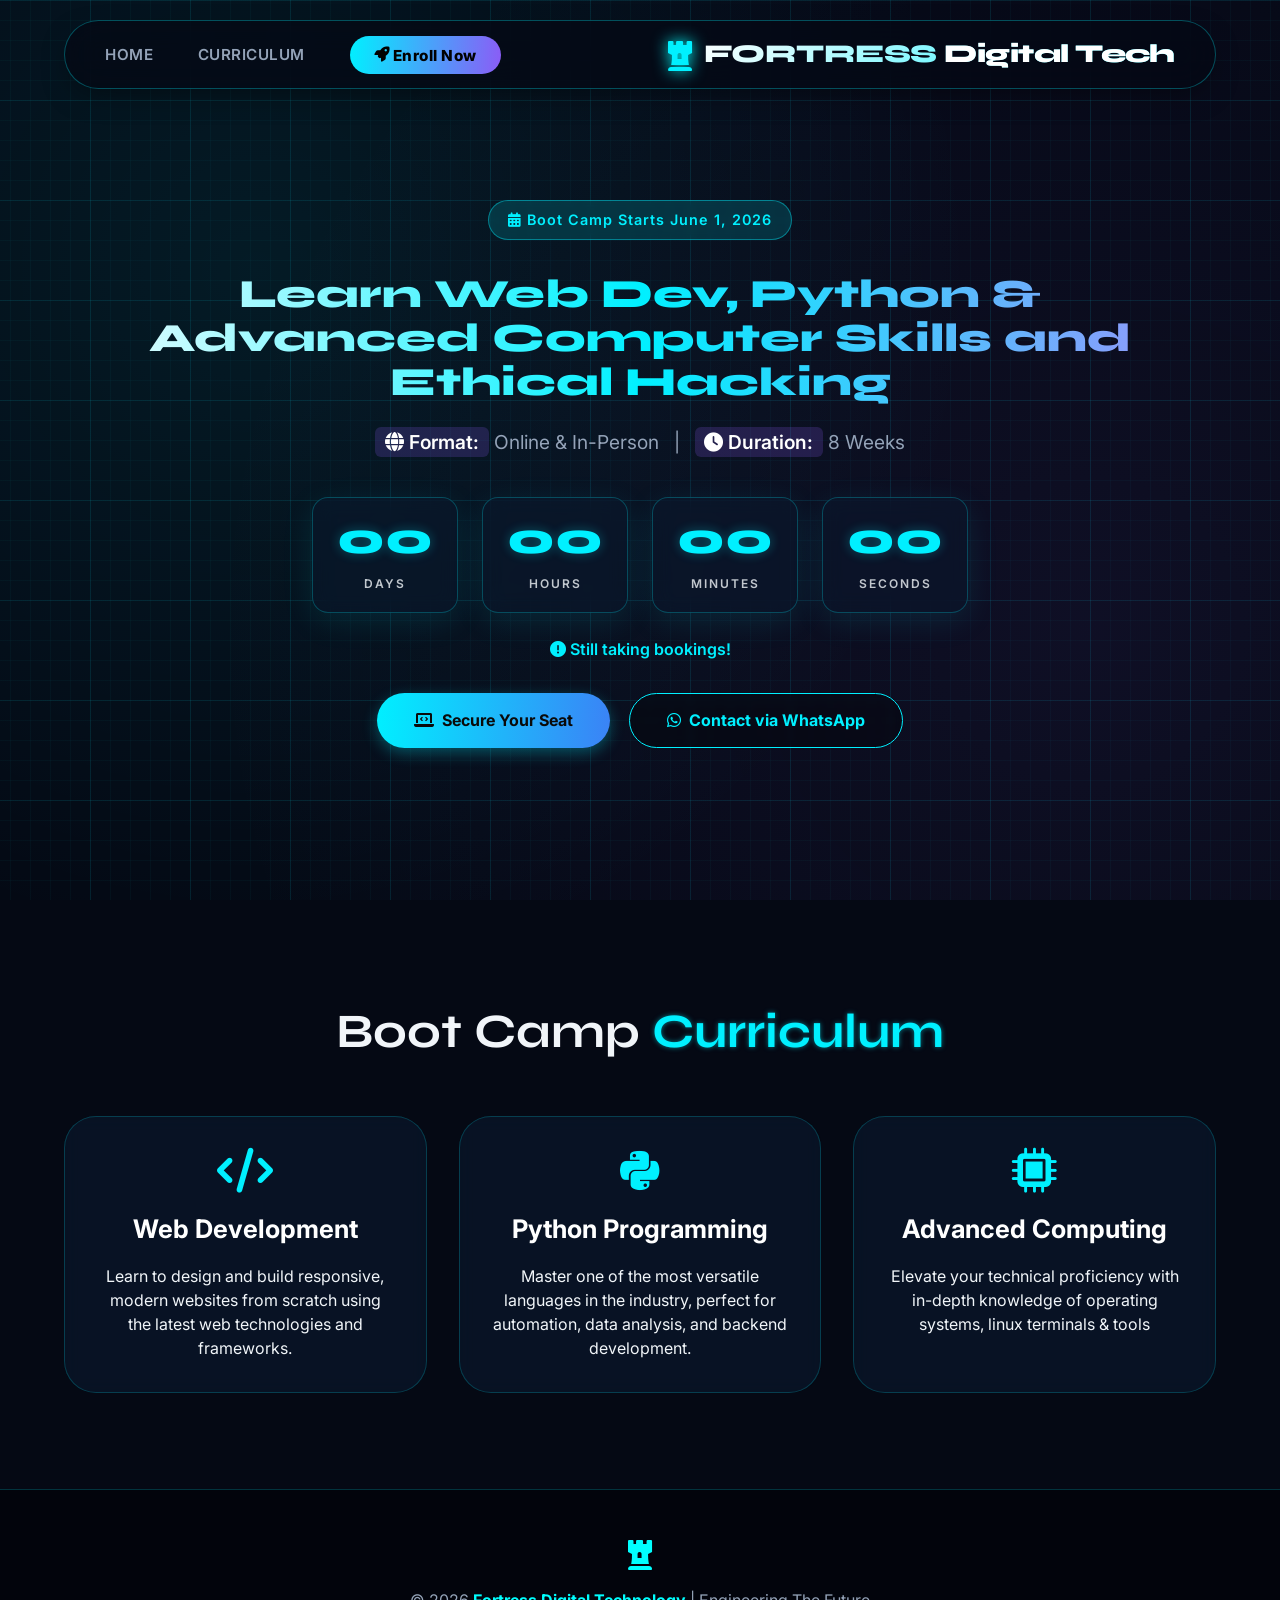
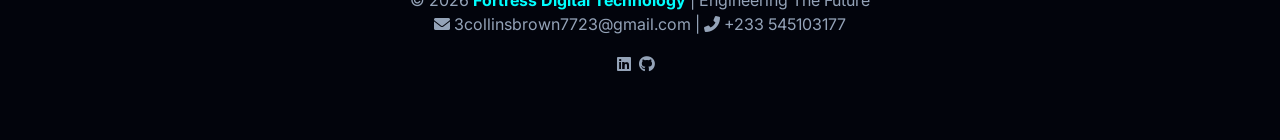
==== commit 72e5cd70: "Update cloudservices.html" ====
--- a/cloudservices.html
+++ b/cloudservices.html
@@ -214,8 +214,8 @@
 
         .hero h1 {
             font-family: 'Syne', sans-serif;
-            font-size: 2rem;
-            font-weight: 100;
+            font-size: 2.5rem;
+            font-weight: 800;
             line-height: 1.1;
             background: linear-gradient(to right, #ffffff, var(--neon-cyan), #a78bfa);
             -webkit-background-clip: text;
@@ -478,7 +478,7 @@
 
 <nav class="navbar" id="navbar">
     <ul class="nav-links" id="navLinks">
-        <li><a href="/index.html">HOME</a></li>
+        <li><a href="/profile">HOME</a></li>
         <li><a href="#curriculum">CURRICULUM</a></li>
         <li><a href="#enroll" class="nav-cta"><i class="fas fa-rocket"></i> Enroll Now</a></li>
     </ul>
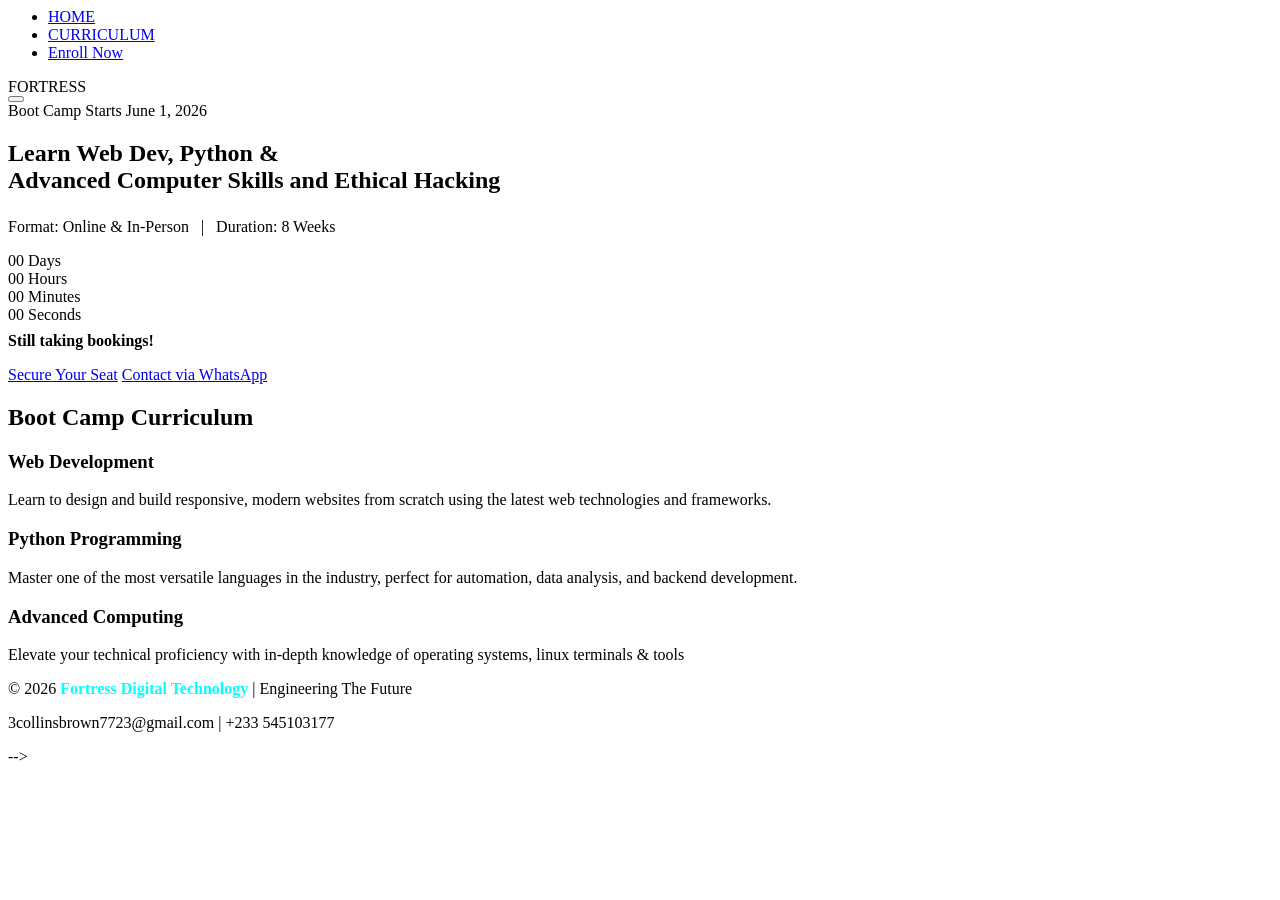
==== commit da62bd0b: "Update cloudservices.html" ====
--- a/cloudservices.html
+++ b/cloudservices.html
@@ -1,4 +1,4 @@
-<!DOCTYPE html>
+<!-- <!DOCTYPE html>
 <html lang="en">
 <head>
     <meta charset="UTF-8">
@@ -670,4 +670,4 @@
     console.log("⚡ Fortress Next-Gen Interface — Operational");
 </script>
 </body>
-</html>
+</html> -->
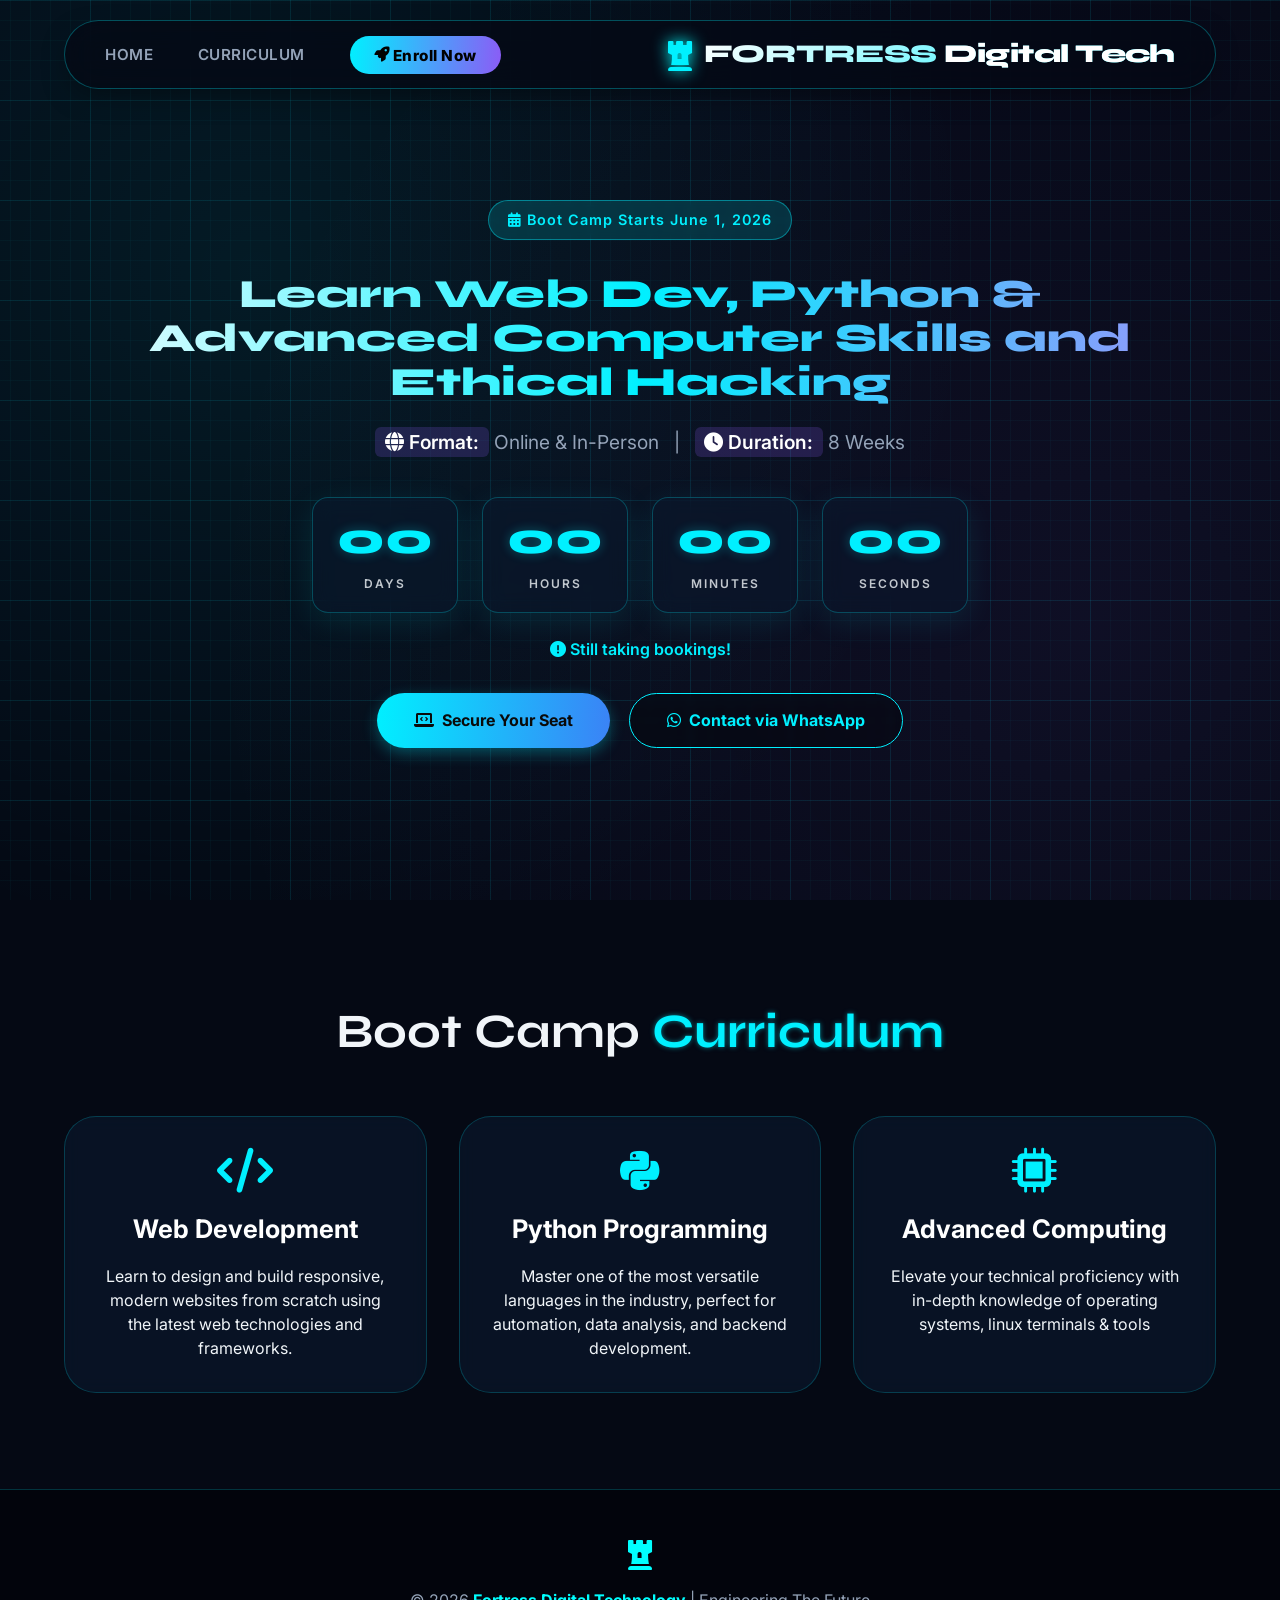
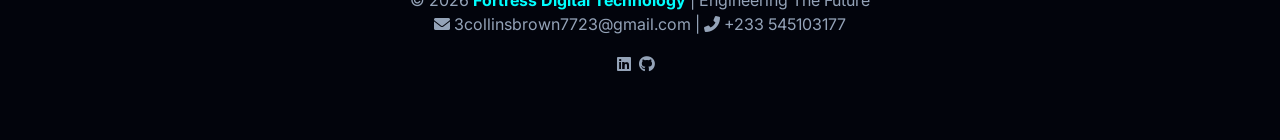
==== commit c9979c0b: "Update cloudservices.html" ====
--- a/cloudservices.html
+++ b/cloudservices.html
@@ -1,4 +1,4 @@
-<!-- <!DOCTYPE html>
+<!DOCTYPE html>
 <html lang="en">
 <head>
     <meta charset="UTF-8">
@@ -670,4 +670,4 @@
     console.log("⚡ Fortress Next-Gen Interface — Operational");
 </script>
 </body>
-</html> -->
+</html>
